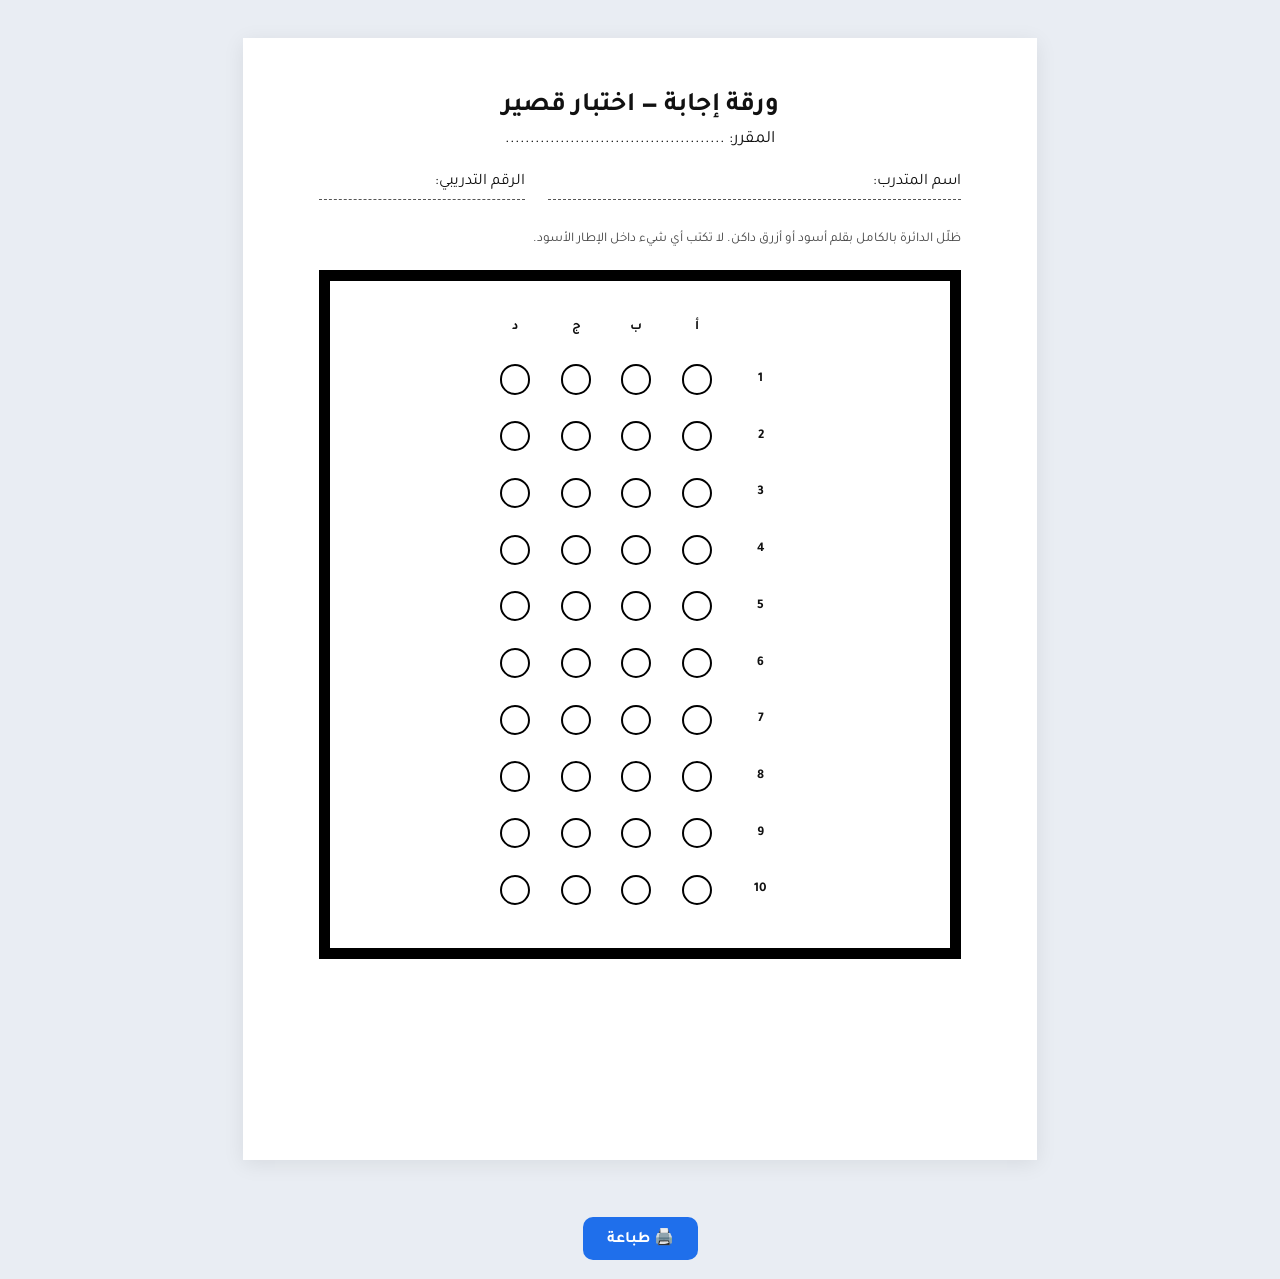
==== sheet.html @ e3d8f8e4 "Add files via upload" ====
<!DOCTYPE html>
<html lang="ar" dir="rtl">
<head>
  <meta charset="UTF-8" />
  <meta name="viewport" content="width=device-width, initial-scale=1.0" />
  <title>ورقة الإجابة OMR</title>
  <link href="https://fonts.googleapis.com/css2?family=Tajawal:wght@400;700&display=swap" rel="stylesheet" />
  <style>
    /* ورقة A4 جاهزة للطباعة.
       مهم: كل ما هو داخل الإطار الأسود يجب أن يكون الفقاعات وأرقام الأسئلة فقط،
       أما الاسم والعنوان فخارج الإطار حتى لا يُلتبس خط اليد بالفقاعات. */
    @page { size: A4; margin: 12mm; }
    * { box-sizing: border-box; }
    body { font-family: "Tajawal", sans-serif; margin: 0; background: #e9edf3; color: #111; }
    .page {
      width: 210mm; min-height: 297mm; margin: 10mm auto; padding: 14mm 20mm;
      background: #fff; box-shadow: 0 4px 20px rgba(0,0,0,.08);
    }
    h1 { margin: 0 0 2mm; font-size: 20pt; text-align: center; }
    .course { text-align: center; margin: 0 0 6mm; font-size: 13pt; }
    .fields { display: grid; grid-template-columns: 2fr 1fr; gap: 6mm; margin-bottom: 8mm; font-size: 12pt; }
    .fields div { border-bottom: 1px dashed #555; padding-bottom: 2mm; }
    .note { font-size: 10pt; color: #444; margin: 0 0 6mm; }

    /* الإطار الأسود السميك = «أكبر مستطيل» الذي يبحث عنه التطبيق */
    .frame {
      border: 3mm solid #000; width: 170mm; margin: 0 auto;
      padding: 10mm 16mm 8mm;
    }
    .head, .row { display: flex; align-items: center; justify-content: center; gap: 8mm; }
    .head { margin-bottom: 4mm; font-size: 10pt; font-weight: 700; }
    .head span { width: 8mm; text-align: center; }
    .head .num, .row .num { width: 10mm; }
    .row { height: 15mm; }
    .num { font-size: 10pt; font-weight: 700; text-align: center; }
    .bubble {
      width: 8mm; height: 8mm; border-radius: 50%;
      border: 0.6mm solid #000; background: #fff;
    }
    .print-btn {
      display: block; margin: 0 auto; padding: 10px 24px; font: inherit; font-weight: 700;
      border: 0; border-radius: 10px; background: #1f6feb; color: #fff; cursor: pointer;
    }
    @media print {
      body { background: #fff; }
      .page { margin: 0; box-shadow: none; padding: 0; min-height: auto; }
      .print-btn { display: none; }
    }
  </style>
</head>
<body>
  <div class="page">
    <h1>ورقة إجابة — اختبار قصير</h1>
    <p class="course">المقرر: ............................................</p>
    <div class="fields">
      <div>اسم المتدرب:</div>
      <div>الرقم التدريبي:</div>
    </div>
    <p class="note">ظلّل الدائرة بالكامل بقلم أسود أو أزرق داكن. لا تكتب أي شيء داخل الإطار الأسود.</p>

    <div class="frame">
      <div class="head" id="head"></div>
      <div id="rows"></div>
    </div>
  </div>
  <br />
  <button class="print-btn" onclick="window.print()">🖨️ طباعة</button>
  <br />

  <script>
    // يجب أن تطابق هذه القيم CONFIG في app.js
    const NUM_QUESTIONS = 10;
    const LABELS = ['أ', 'ب', 'ج', 'د'];

    // في الاتجاه RTL يظهر العنصر الأول في أقصى اليمين: رقم السؤال ثم أ ب ج د
    document.getElementById('head').innerHTML =
      '<span class="num"></span>' + LABELS.map(l => `<span>${l}</span>`).join('');
    document.getElementById('rows').innerHTML = Array.from({ length: NUM_QUESTIONS }, (_, i) =>
      `<div class="row"><span class="num">${i + 1}</span>${LABELS.map(() => '<span class="bubble"></span>').join('')}</div>`
    ).join('');
  </script>
</body>
</html>
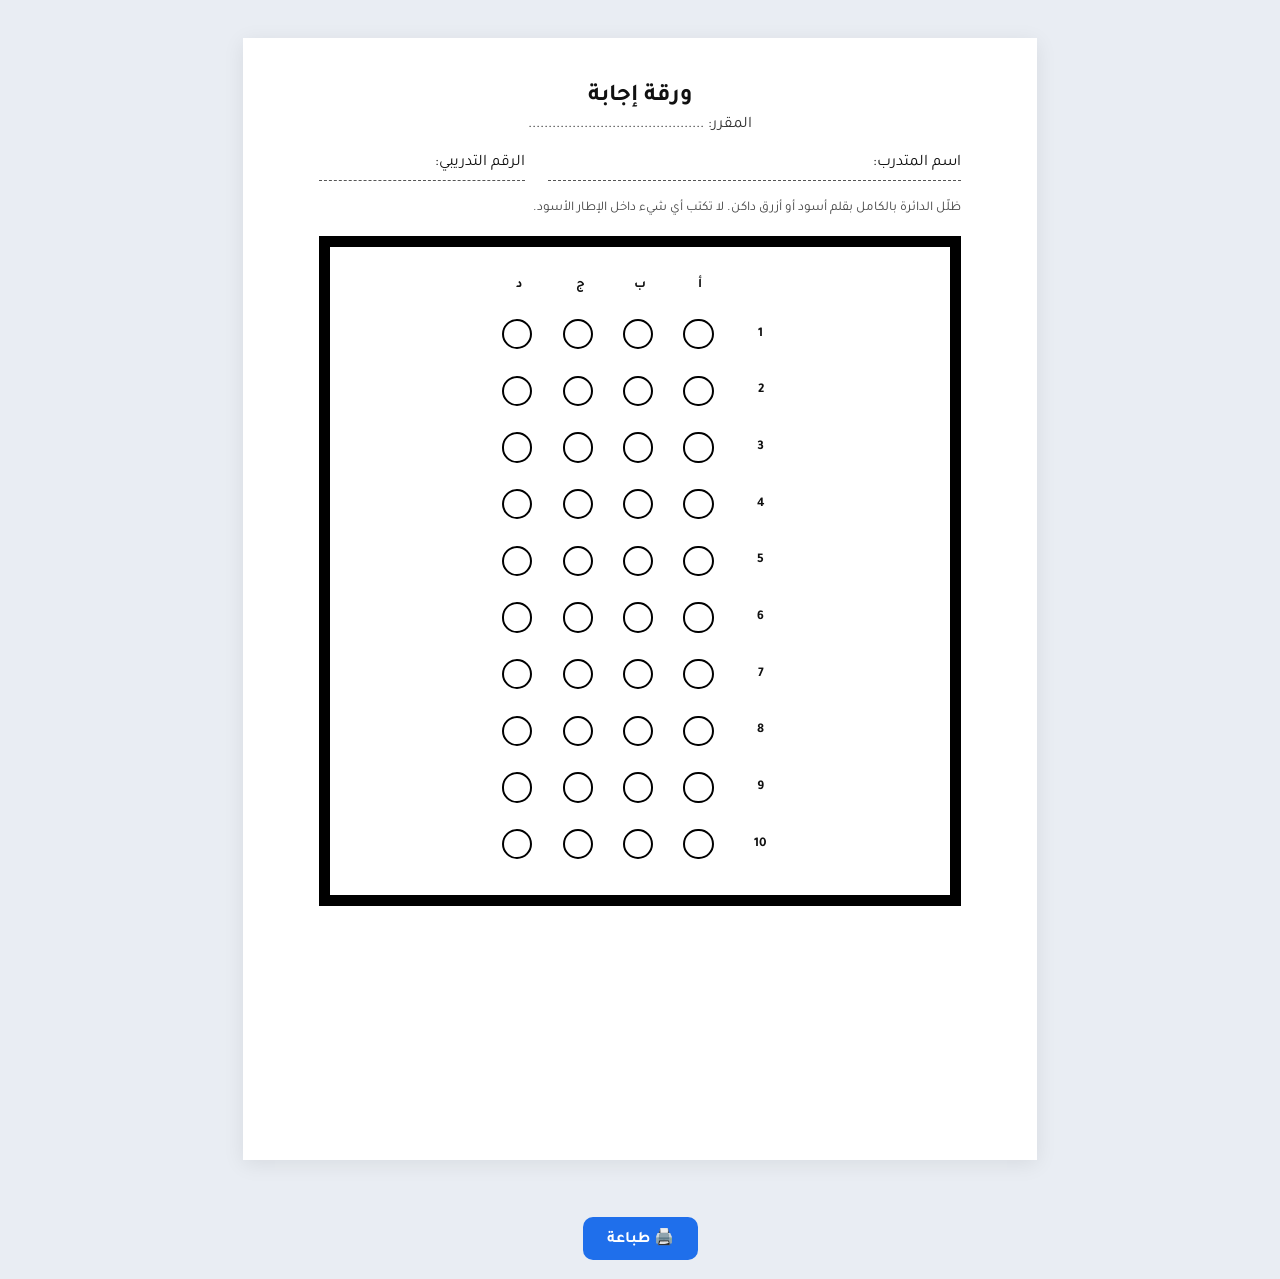
==== commit e0b750a3: "Add files via upload" ====
--- a/sheet.html
+++ b/sheet.html
@@ -13,28 +13,31 @@
     * { box-sizing: border-box; }
     body { font-family: "Tajawal", sans-serif; margin: 0; background: #e9edf3; color: #111; }
     .page {
-      width: 210mm; min-height: 297mm; margin: 10mm auto; padding: 14mm 20mm;
+      width: 210mm; min-height: 297mm; margin: 10mm auto; padding: 12mm 20mm;
       background: #fff; box-shadow: 0 4px 20px rgba(0,0,0,.08);
     }
-    h1 { margin: 0 0 2mm; font-size: 20pt; text-align: center; }
-    .course { text-align: center; margin: 0 0 6mm; font-size: 13pt; }
-    .fields { display: grid; grid-template-columns: 2fr 1fr; gap: 6mm; margin-bottom: 8mm; font-size: 12pt; }
+    h1 { margin: 0 0 1mm; font-size: 18pt; text-align: center; }
+    .course { text-align: center; margin: 0 0 5mm; font-size: 12pt; color: #333; }
+    .fields { display: grid; grid-template-columns: 2fr 1fr; gap: 6mm; margin-bottom: 5mm; font-size: 12pt; }
     .fields div { border-bottom: 1px dashed #555; padding-bottom: 2mm; }
-    .note { font-size: 10pt; color: #444; margin: 0 0 6mm; }
+    .note { font-size: 10pt; color: #444; margin: 0 0 5mm; }
 
     /* الإطار الأسود السميك = «أكبر مستطيل» الذي يبحث عنه التطبيق */
     .frame {
       border: 3mm solid #000; width: 170mm; margin: 0 auto;
-      padding: 10mm 16mm 8mm;
+      padding: 8mm 8mm 6mm;
+      display: grid; gap: 8mm;
     }
-    .head, .row { display: flex; align-items: center; justify-content: center; gap: 8mm; }
-    .head { margin-bottom: 4mm; font-size: 10pt; font-weight: 700; }
-    .head span { width: 8mm; text-align: center; }
-    .head .num, .row .num { width: 10mm; }
-    .row { height: 15mm; }
-    .num { font-size: 10pt; font-weight: 700; text-align: center; }
+    .frame.cols-1 { grid-template-columns: 1fr; }
+    .frame.cols-2 { grid-template-columns: 1fr 1fr; }
+    .col { display: flex; flex-direction: column; align-items: center; }
+    .head, .row { display: flex; align-items: center; justify-content: center; gap: var(--gap); }
+    .head { margin-bottom: 3mm; font-size: 10pt; font-weight: 700; }
+    .head span { width: var(--b); text-align: center; }
+    .num { width: 9mm; font-size: 10pt; font-weight: 700; text-align: center; }
+    .row { height: var(--rowh); }
     .bubble {
-      width: 8mm; height: 8mm; border-radius: 50%;
+      width: var(--b); height: var(--b); border-radius: 50%;
       border: 0.6mm solid #000; background: #fff;
     }
     .print-btn {
@@ -50,34 +53,62 @@
 </head>
 <body>
   <div class="page">
-    <h1>ورقة إجابة — اختبار قصير</h1>
-    <p class="course">المقرر: ............................................</p>
+    <h1>ورقة إجابة</h1>
+    <p class="course" id="course">المقرر: ............................................</p>
     <div class="fields">
       <div>اسم المتدرب:</div>
       <div>الرقم التدريبي:</div>
     </div>
     <p class="note">ظلّل الدائرة بالكامل بقلم أسود أو أزرق داكن. لا تكتب أي شيء داخل الإطار الأسود.</p>
 
-    <div class="frame">
-      <div class="head" id="head"></div>
-      <div id="rows"></div>
-    </div>
+    <div class="frame" id="frame"></div>
   </div>
   <br />
   <button class="print-btn" onclick="window.print()">🖨️ طباعة</button>
   <br />
 
   <script>
-    // يجب أن تطابق هذه القيم CONFIG في app.js
-    const NUM_QUESTIONS = 10;
-    const LABELS = ['أ', 'ب', 'ج', 'د'];
+    // الإعدادات تأتي من رابط التطبيق: sheet.html?title=...&n=10&o=4
+    const p = new URLSearchParams(location.search);
+    const N = Math.max(1, Math.min(30, parseInt(p.get('n'), 10) || 10));
+    const O = Math.max(2, Math.min(5, parseInt(p.get('o'), 10) || 4));
+    const TITLE = p.get('title');
+    const LABELS = ['أ', 'ب', 'ج', 'د', 'هـ'].slice(0, O);
+    if (TITLE) {
+      document.getElementById('course').textContent = TITLE;
+      document.title = 'ورقة إجابة — ' + TITLE;
+    }
 
-    // في الاتجاه RTL يظهر العنصر الأول في أقصى اليمين: رقم السؤال ثم أ ب ج د
-    document.getElementById('head').innerHTML =
-      '<span class="num"></span>' + LABELS.map(l => `<span>${l}</span>`).join('');
-    document.getElementById('rows').innerHTML = Array.from({ length: NUM_QUESTIONS }, (_, i) =>
-      `<div class="row"><span class="num">${i + 1}</span>${LABELS.map(() => '<span class="bubble"></span>').join('')}</div>`
-    ).join('');
+    // نفس دالة التخطيط في app.js: عمود واحد حتى 15 سؤالاً، وعمودان حتى 30
+    function sheetLayout(n) {
+      const cols = n > 15 ? 2 : 1;
+      return { cols, rowsPerCol: Math.ceil(n / cols) };
+    }
+    const { cols, rowsPerCol } = sheetLayout(N);
+
+    // مقاسات الفقاعات والمسافات (بالمليمتر) حسب عدد الأعمدة والخيارات
+    const frame = document.getElementById('frame');
+    const b = cols === 2 ? 7 : 8;
+    const gap = cols === 2 ? 4 : (O >= 5 ? 6 : 8);
+    const rowh = Math.min(cols === 2 ? 13 : 15, 190 / rowsPerCol);
+    frame.className = 'frame cols-' + cols;
+    frame.style.setProperty('--b', b + 'mm');
+    frame.style.setProperty('--gap', gap + 'mm');
+    frame.style.setProperty('--rowh', rowh.toFixed(2) + 'mm');
+
+    // في الاتجاه RTL: العمود الأول (الأسئلة 1..k) على اليمين، والخيار «أ» أقصى يمين الصف
+    let html = '';
+    for (let c = 0; c < cols; c++) {
+      const from = c * rowsPerCol, to = Math.min(N, from + rowsPerCol);
+      html += '<div class="col"><div class="head"><span class="num"></span>' +
+        LABELS.map((l) => `<span>${l}</span>`).join('') + '</div>';
+      for (let q = from; q < to; q++) {
+        html += `<div class="row"><span class="num">${q + 1}</span>` +
+          LABELS.map(() => '<span class="bubble"></span>').join('') + '</div>';
+      }
+      html += '</div>';
+    }
+    frame.innerHTML = html;
   </script>
 </body>
 </html>
